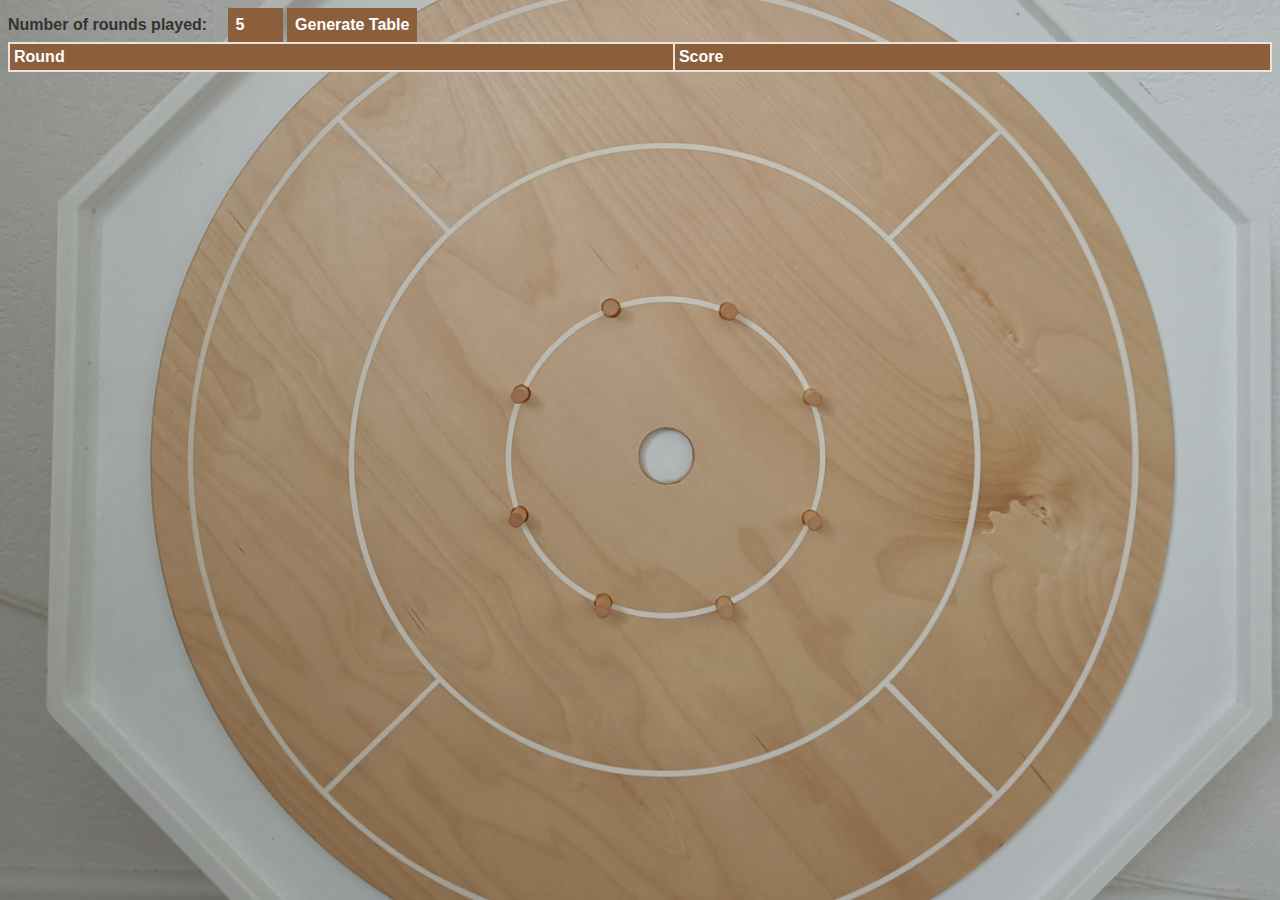
==== docs/penalty/penalty.html @ 92b404cd "put penalty files into corresponding folder" ====
<!DOCTYPE html>
<html>
  <head>
    <meta name="viewport" content="width=device-width, initial-scale=1">
    <link rel="stylesheet" type="text/css" href="styles_penalty.css">
    <link rel="shortcut icon" type="image/x-icon" href="../crokinole2.png">
  </head>
  <body>
     <title>Crokinele shoot-out</title>
     <label for="numRounds">Number of rounds played:</label>
     <input type="number" id="numRounds" name="numRounds" min="1" max="10" value="5">
     <button type="button" onclick="generateTable()">Generate Table</button>

     <table id="scoreTable">
       <thead>
         <tr>
           <th>Round</th>
           <th>Score</th>
         </tr>
       </thead>
       <tbody>
       </tbody>
     </table>
      
     <div id="fraction"></div>

    </body>
    <script src="index_penalty.js"></script>
</html>

<!-- initial table & styling created using: https://www.tablesgenerator.com/html -->
---- docs/penalty/styles_penalty.css ----
body {
    background-color: #f5f5f5;
    color: #333;
    font-family: Arial, sans-serif;
}

table {
    border-collapse: collapse;
    width: 100%;
    margin-bottom: 1em;
}

th, td {
    padding: 0.25em;
    text-align: left;
    vertical-align: middle;
    border: 2px solid #ebe2db;
    font-weight: bold;
    color: black;
}

th {
    background-color: #8B5E3C;
    color: white;
}

input[type="number"], button {
    font-size: 1em;
    font-weight: bold;
    padding: 0.5em;
    background-color: #8B5E3C;
    color: white;
    border: none;
}

input[type="number"]::-webkit-inner-spin-button,
input[type="number"]::-webkit-outer-spin-button {
    -webkit-appearance: none;
    margin: 0;
}

input[type="number"] {
    -moz-appearance: textfield;
}

button:hover {
    cursor: pointer;
    background-color: #720505;
}

label {
    display: inline-block;
    margin-right: 1em;
    font-weight: bold;
}

body {
    background-image: url('../crokinole.jpg');
    background-size: cover;
    background-position: center center;
    background-attachment: fixed;
}

#fraction {
    margin-top: 1em;
    font-size: 1.5em;
    font-weight: bold;
    color: white;
    background-color: #8B5E3C;
}


input[type="checkbox"] {
    width: 25px;
    height: 25px;
    background-color: #8B5E3C;
    }
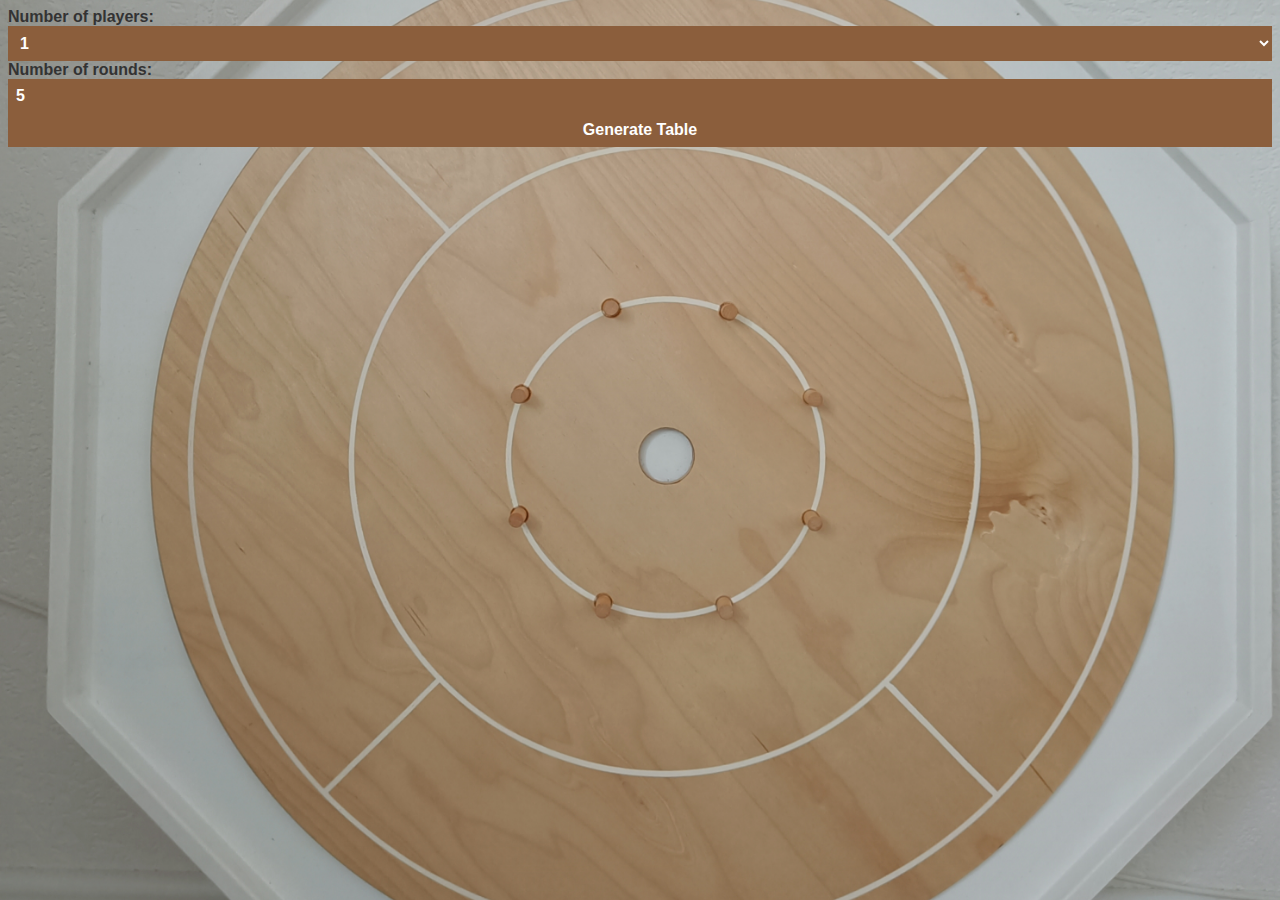
==== commit 14fd38b0: "added more players to shoot-out" ====
--- a/docs/penalty/penalty.html
+++ b/docs/penalty/penalty.html
@@ -7,16 +7,20 @@
   </head>
   <body>
      <title>Crokinele shoot-out</title>
-     <label for="numRounds">Number of rounds played:</label>
+     <label for="numPlayers">Number of players:</label>
+     <select id="numPlayers">
+       <option value="1">1</option>
+       <option value="2">2</option>
+       <option value="3">3</option>
+       <option value="4">4</option>
+     </select>
+     <label for="numRounds">Number of rounds:</label>
      <input type="number" id="numRounds" name="numRounds" min="1" max="10" value="5">
      <button type="button" onclick="generateTable()">Generate Table</button>
 
      <table id="scoreTable">
        <thead>
-         <tr>
-           <th>Round</th>
-           <th>Score</th>
-         </tr>
+
        </thead>
        <tbody>
        </tbody>
@@ -26,6 +30,4 @@
 
     </body>
     <script src="index_penalty.js"></script>
-</html>
-
-<!-- initial table & styling created using: https://www.tablesgenerator.com/html -->+</html>--- a/docs/penalty/styles_penalty.css
+++ b/docs/penalty/styles_penalty.css
@@ -19,18 +19,15 @@
     color: black;
 }
 
-th {
-    background-color: #8B5E3C;
-    color: white;
-}
-
-input[type="number"], button {
+input[type="number"], select, button {
     font-size: 1em;
     font-weight: bold;
     padding: 0.5em;
     background-color: #8B5E3C;
     color: white;
     border: none;
+    width: 100%;
+    box-sizing: border-box;
 }
 
 input[type="number"]::-webkit-inner-spin-button,
@@ -69,10 +66,15 @@
     background-color: #8B5E3C;
 }
 
-
 input[type="checkbox"] {
     width: 25px;
     height: 25px;
     background-color: #8B5E3C;
-    }
+}
 
+th {
+    background-color: #8B5E3C;
+    color: white;
+    font-weight: bold;
+    text-align: center;
+}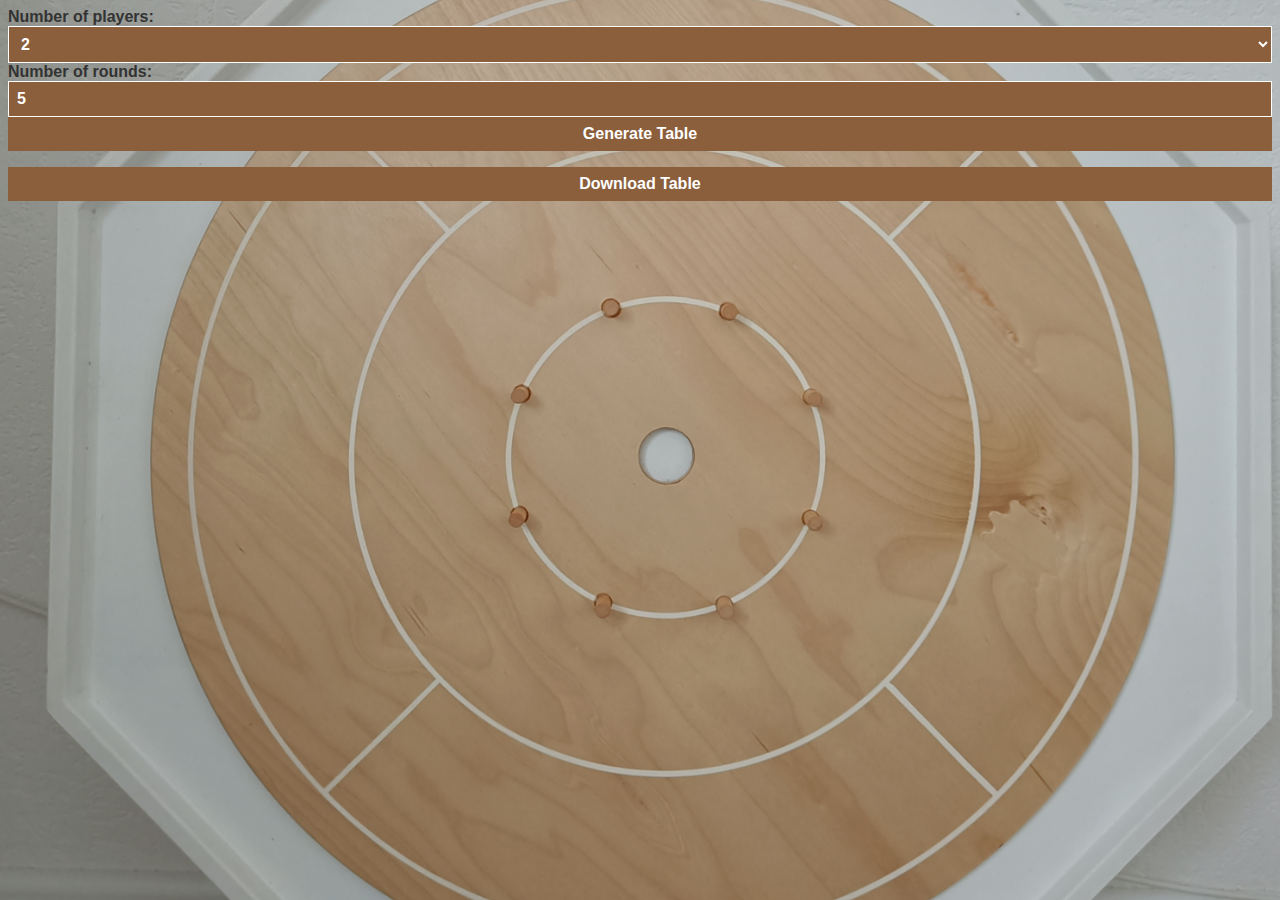
==== commit 3e51b96f: "added download button to penalty" ====
--- a/docs/penalty/penalty.html
+++ b/docs/penalty/penalty.html
@@ -10,14 +10,15 @@
      <label for="numPlayers">Number of players:</label>
      <select id="numPlayers">
        <option value="1">1</option>
-       <option value="2">2</option>
+       <option value="2" selected>2</option>
        <option value="3">3</option>
        <option value="4">4</option>
      </select>
      <label for="numRounds">Number of rounds:</label>
-     <input type="number" id="numRounds" name="numRounds" min="1" max="10" value="5">
+     <input type="number" id="numRounds" name="numRounds" min="1" max="100" value="5" step="1">
      <button type="button" onclick="generateTable()">Generate Table</button>
-
+     
+     
      <table id="scoreTable">
        <thead>
 
@@ -25,8 +26,8 @@
        <tbody>
        </tbody>
      </table>
-      
-     <div id="fraction"></div>
+     <button type="button" onclick="downloadTable()">Download Table</button>
+     
 
     </body>
     <script src="index_penalty.js"></script>
--- a/docs/penalty/styles_penalty.css
+++ b/docs/penalty/styles_penalty.css
@@ -77,4 +77,8 @@
     color: white;
     font-weight: bold;
     text-align: center;
+}
+
+#numRounds, #numPlayers {
+    border: 1px solid white;
 }